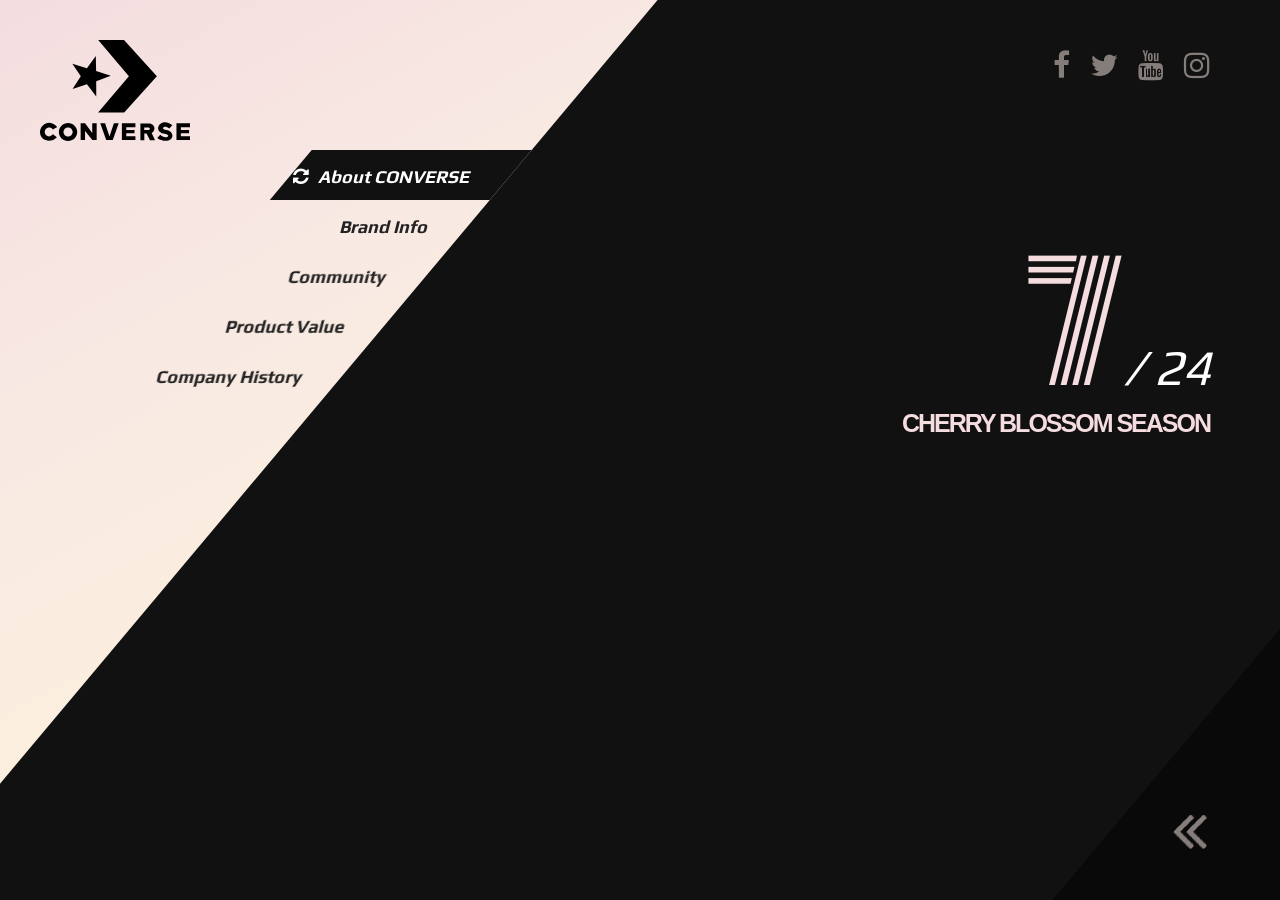
==== converse/index.html @ 58f331a4 "add converse" ====
<!DOCTYPE html>
<html lang="en">
<head>
    <meta charset="UTF-8">
    <meta http-equiv="X-UA-Compatible" content="IE=Edge" />	
    <meta name="viewport" content="width=device-width, initial-scale=1.0">
	<link href="http://maxcdn.bootstrapcdn.com/font-awesome/4.2.0/css/font-awesome.min.css" rel="stylesheet">
	<script type="text/javascript" src="js/prefixfree.min.js"></script>
    <link rel="stylesheet" href="/converse/css/style.css">
    <title>Converse</title>
</head>
<body>
    <!-- 동영상-------------------------------------------------->
    <div class="video-background">
        <div class="video-foreground">
            <iframe src="https://www.youtube.com/embed/WvmeROnUwyM?controls=0&showinfo=0&rel=0&autoplay=1&loop=1&mute=1&playlist=WvmeROnUwyM" frameborder="0" allowfullscreen></iframe>
        </div>
      </div>
    <!-- 동영상-->

    <!-- 로고 ---------------------------------------------------->
	<h1><img src="img/converse.svg" /></h1>
    <!-- 로고 -->

	<!-- header -------------------------------------------->
	<header>		
		<ul id="gnb"> 
			<li class="on">
				<a href="#"><em><i class="fa fa-refresh fa-spin"></i>About CONVERSE</em></a>				
			</li>
			<li>
				<a href="#"><em>Brand Info</em></a>
                <ul>
					<li><a href="#"><em>english</em></a></li>
					<li><a href="#"><em>korean</em></a></li>
				</ul>						
			</li>
			<li>
				<a href="#"><em> Community</em></a>
                <ul>
					<li><a href="#"><em>community</em></a></li>
				</ul>				
			</li>
			<li>
				<a href="#"><em>Product Value</em></a>
                <ul>
					<li><a href="#"><em>신발</em></a></li>
					<li><a href="#"><em>의류</em></a></li>
					<li><a href="#"><em>아동</em></a></li>
				</ul>				
			</li>
			<li>				
				<a href="#"><em>Company History</em></a>
                <ul>
					<li><a href="#"><em>history</em></a></li>
				</ul>				
			</li>	
		</ul>
	</header>
    <!-- header -->
    	
	<!-- sns 버튼모음 -------------------------------->
	<ul id="sns">
		<li><a href="#"><i class="fa fa-facebook"></i></a></li>
		<li><a href="#"><i class="fa fa-twitter"></i></a></li>
		<li><a href="#"><i class="fa fa-youtube"></i></a></li>
        <li><a href="#"><i class="fa fa-instagram"></i></a></li>
	</ul>
    <!-- sns 버튼모음-->

    <!-- 웹폰트 텍스트박스 ---------------------------->
	<section class="txtBox">
		<p class="txt"><b>CHERRY BLOSSOM SEASON</b></p>
		<p class="tit">7<em>/ 24</em></p>
	</section>	 
    <!-- 웹폰트 텍스트박스-->

    <!-- 하단 컨텐츠박스 ------------------------------->
	<section id="side">
		<div class="con">
			<p>
				<em>Event & Community</em>
				<a href="#"><img src="img/pic1.png" /></a>				
			</p>
			<p>
				<em>News & Notice</em>
				<a href="#"><img src="img/pic2.png" /></a>				
			</p>
			<p>
				<em>Product Review</em>
				<a href="#"><img src="img/pic3.png" /></a>				
			</p>		
		</div>
         <!-- 하단 컨텐츠박스 -->		

        <!-- 자동롤링 버튼 --------------------------------------------->
		<div class="btnContents">
			<i class="fa fa-angle-double-left"></i>
			<i class="fa fa-angle-double-left"></i>  
			<i class="fa fa-angle-double-left"></i>
		</div>
        <!-- 자동롤링 버튼 -->
	</section>
    
</body>
</html>
---- converse/css/style.css ----
@import url(http://fonts.googleapis.com/css?family=Play);
@import url(http://fonts.googleapis.com/css?family=Monoton);

/*    Reset CSS  */
* { 
    margin:0;  padding:0; }
ol,ul { 
    list-style: none; }
a { 
    outline:0; 
    text-decoration:none; 
    color:#bbb;}
img { 
    border:0;}
body { 
    position:fixed;  
    width:100%; 
    height:100%; 
    background:#111;}

/* 배경 동영상 */
.video-background {
position: fixed;
top: 0; right: 0; bottom: 0; left: 0;
z-index: -99;
}

.video-foreground, .video-background iframe {
position: absolute;
top: 0;
left: 0;
width: 100%;
height: 100%;
pointer-events: none;
opacity: 0.9;
}

@media (min-aspect-ratio: 16/9) {
    .video-foreground { height: 300%; top: -100%; }
    }
@media (max-aspect-ratio: 16/9) {
    .video-foreground { width: 300%; left: -100%; }
    }

/*로고*/
h1{ 
    position:fixed; 
    top:40px; 
    left:40px; 
    z-index:10;}
h1 img{ width:150px; height:auto;}
header{ 
    width:700px; 
    height:100%; 
    position:fixed; 
    top:0; 
    left:-420px; 
    background:linear-gradient(-45deg, rgb(252,240,222) , rgb(248,233,227), rgb(244,220,223)); 
    transform:skewX(-40deg);}

    #gnb{ 	
        width:220px; 
        position:absolute; 
        top:150px; 
        right:0px;}
    #gnb>li{
        position:relative;}
    #gnb>li>a{
        display:block; 
        width:220px; 
        height:50px; 
        font:bold 18px/3 play; 
        color:#222; 
        box-sizing:border-box; 
        padding-right:40px; 
        text-align:right;}  
    #gnb em{ 
        display:inline-block; 
        transform:skewX(40deg) !important;} 
    #gnb em i { 
        margin-right: 10px;} 
    #gnb>li.on>a { 
        background:#111; 
        color:#fff;}
    #gnb>li:hover>a { 
        background:gray; 
        color:#fff;}

    /* 2depth */
    #gnb ul{
        position: absolute; 
        left: 0; 
        top: 0; 
        opacity: 0; 
        transition:all 1s;}
    #gnb li:hover ul{ 
        opacity: 1; 
        left:205px;}
    #gnb ul a { 
        display:block; 
        width:150px; 
        height:40px; 
        background:#222; 
        border-bottom:1px solid rgb(248,233,227); 
        font:bold 16px/2.5 arial; 
        color:#fff; 
        box-sizing:border-box; 
        padding-left:50px; 
        margin-bottom:3px; 
        transition: 1s;}
    #gnb ul a:hover{
        background-color: rgb(248,233,227); color:#333;}

    /* sns */
    #sns{
        position:fixed; 
        top: 50px; 
        right: 50px;}
    #sns li{
        float: left;
        padding-right: 20px;}
    #sns li i{
        color: rgb(248,233,227); 
        font-size: 30px; 
        opacity: 0.5;
        transform: scale(1);
        transition: 1s;}
    #sns li i:hover{
        opacity: 1;
        transform: scale(1.5);
    }

    /* 텍스트 박스 */
    .txtBox { width:340px; height:280px; position:fixed; top:200px; right:70px; }
    .txt { position:absolute; top:200px; right:0px; font-size:34px; font-family:play; color:#bbb; letter-spacing:-2px;}
    .txt b { font:bold 25px arial; color:rgb(244,220,223); 	margin-left:20px;}
    .tit { position:absolute; top:0px; right:0px; font-size:160px; color:rgb(244,220,223); font-family: 'Monoton', cursive; letter-spacing:-1px;}
    .tit em { font-size:50px; font-family:play; color:#fff;}

    /* contents 레이아웃 */
    #side { width:800px; height:100%; position:fixed; bottom:0px; right:-800px; background:#111; opacity:0.5; transform:skewX(-40deg); transition:all 0.5s;}
    #side:hover { right:-500px; opacity:0.8;}
    #side .con { width:400px; height:100%; position:absolute; left:150px; bottom:0px; background:#000; 	box-sizing:border-box; padding:10px; transition:all  1s;}
    #side:hover .con { left:50px;}

    /* contents내 썸네일 */
    #side .con p { width: 300px; height:100px; position:absolute; left:50px;}
    #side .con p em { display:inline-block; font:bold 16px/1.7 arial; color:rgb(248,233,227); transform:skewX(40deg);}
    #side .con p img { width:300px; height:70px; opacity:0.3; transition:all 0.5s;}
    #side .con p img:hover { opacity:1;}
    #side .con p:nth-child(1) { bottom:270px; transform: translateX(200px); transition:all  0.4s;}
    #side .con p:nth-child(2) { bottom:160px; transform: translateX(200px); transition:all  0.8s;}
    #side .con p:nth-child(3) { bottom:50px; transform: translateX(200px); transition:all  1.2s;}
    #side:hover .con p { transform:translateX(0px);}
    
    /* 자동롤링 버튼*/
    #side .btnContents {width:150px; height:50px; position:absolute;  bottom:40px; left:100px; 
        color:rgb(248,233,227);	transform:skewX(40deg);}
    #side:hover .btnContents {left:700px;}	
    .btnContents i {font-size:60px; position:absolute; bottom:0px; right:0px; opacity:1;}
    .btnContents i:nth-child(1) {animation:ani linear 1.5s 0s infinite;}
    .btnContents i:nth-child(2) {animation:ani linear 1.5s 0.5s infinite;}
    .btnContents i:nth-child(3) {animation:ani linear 1.5s 1s infinite;}
    
    @keyframes ani {
    0% { right:0px; transform:sclae(1); opacity:1;}
    100% { right:100px; transform:scale(1.5); opacity:0;}
    }
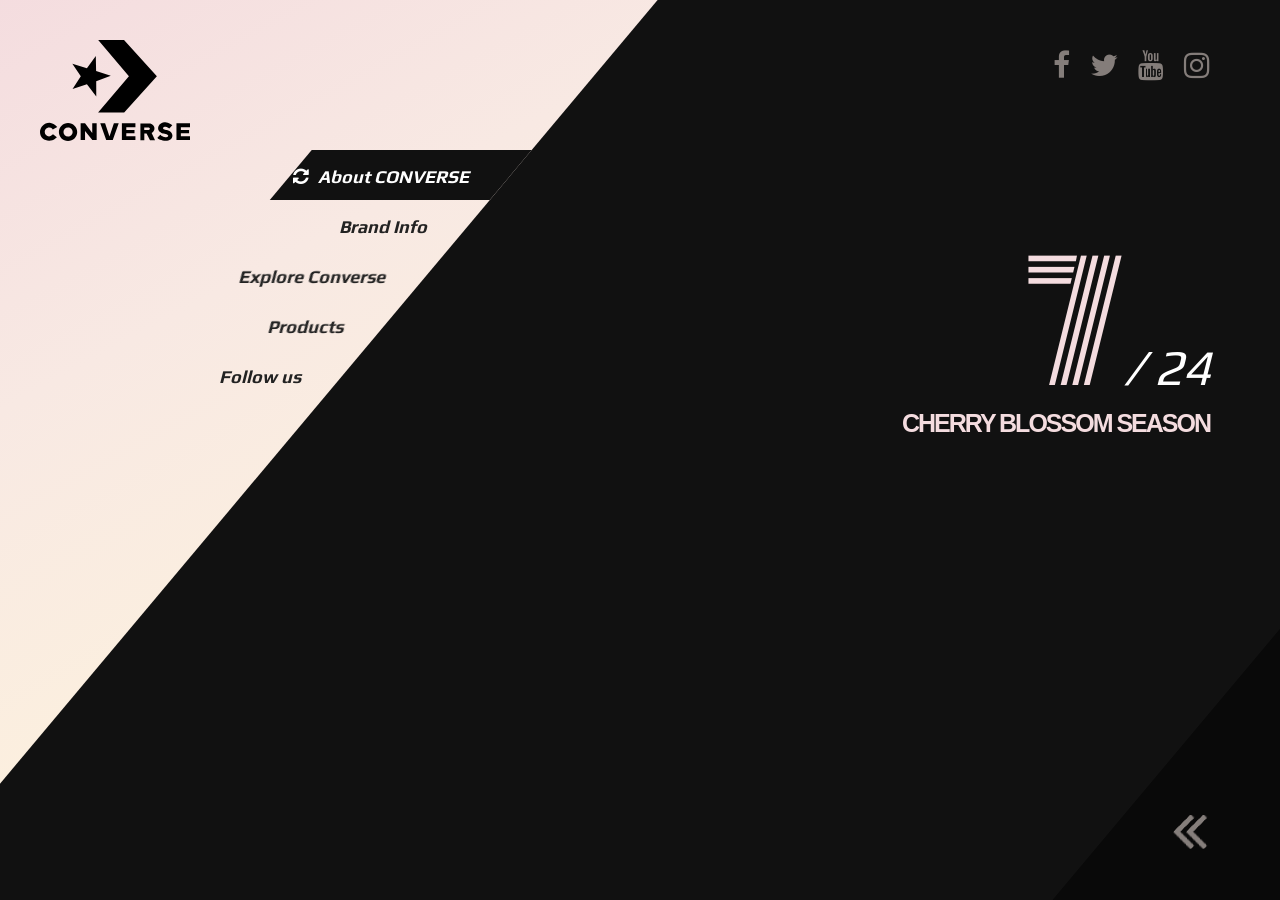
==== commit 805a7573: "converse" ====
--- a/converse/index.html
+++ b/converse/index.html
@@ -6,8 +6,178 @@
     <meta name="viewport" content="width=device-width, initial-scale=1.0">
 	<link href="http://maxcdn.bootstrapcdn.com/font-awesome/4.2.0/css/font-awesome.min.css" rel="stylesheet">
 	<script type="text/javascript" src="js/prefixfree.min.js"></script>
-    <link rel="stylesheet" href="/converse/css/style.css">
     <title>Converse</title>
+
+	<style>
+ 	@import url(http://fonts.googleapis.com/css?family=Play);
+	@import url(http://fonts.googleapis.com/css?family=Monoton);
+
+	/*    Reset CSS  */
+	* { 
+		margin:0;  padding:0; }
+	ol,ul { 
+		list-style: none; }
+	a { 
+		outline:0; 
+		text-decoration:none; 
+		color:#bbb;}
+	img { 
+		border:0;}
+	body { 
+		position:fixed;  
+		width:100%; 
+		height:100%; 
+		background:#111;}
+
+	/* 배경 동영상 */
+	.video-background {
+	position: fixed;
+	top: 0; right: 0; bottom: 0; left: 0;
+	z-index: -99;
+	}
+
+	.video-foreground, .video-background iframe {
+	position: absolute;
+	top: 0;
+	left: 0;
+	width: 100%;
+	height: 100%;
+	pointer-events: none;
+	opacity: 0.9;
+	}
+
+	@media (min-aspect-ratio: 16/9) {
+		.video-foreground { height: 300%; top: -100%; }
+		}
+	@media (max-aspect-ratio: 16/9) {
+		.video-foreground { width: 300%; left: -100%; }
+		}
+
+	/*로고*/
+	h1{ 
+		position:fixed; 
+		top:40px; 
+		left:40px; 
+		z-index:10;}
+	h1 img{ width:150px; height:auto;}
+	header{ 
+		width:700px; 
+		height:100%; 
+		position:fixed; 
+		top:0; 
+		left:-420px; 
+		background:linear-gradient(-45deg, rgb(252,240,222) , rgb(248,233,227), rgb(244,220,223)); 
+		transform:skewX(-40deg);}
+
+    #gnb{ 	
+        width:220px; 
+        position:absolute; 
+        top:150px; 
+        right:0px;}
+    #gnb>li{
+        position:relative;}
+    #gnb>li>a{
+        display:block; 
+        width:220px; 
+        height:50px; 
+        font:bold 18px/3 play; 
+        color:#222; 
+        box-sizing:border-box; 
+        padding-right:40px; 
+        text-align:right;}  
+    #gnb em{ 
+        display:inline-block; 
+        transform:skewX(40deg) !important;} 
+    #gnb em i { 
+        margin-right: 10px;} 
+    #gnb>li.on>a { 
+        background:#111; 
+        color:#fff;}
+    #gnb>li:hover>a { 
+        background:gray; 
+        color:#fff;}
+
+    /* 2depth */
+    #gnb ul{
+        position: absolute; 
+        left: 0; 
+        top: 0; 
+        opacity: 0; 
+        transition:all 1s;}
+    #gnb li:hover ul{ 
+        opacity: 1; 
+        left:205px;}
+    #gnb ul a { 
+        display:block; 
+        width:150px; 
+        height:40px; 
+        background:#222; 
+        border-bottom:1px solid rgb(248,233,227); 
+        font:bold 16px/2.5 arial; 
+        color:#fff; 
+        box-sizing:border-box; 
+        padding-left:50px; 
+        margin-bottom:3px; 
+        transition: 1s;}
+    #gnb ul a:hover{
+        background-color: rgb(248,233,227); color:#333;}
+
+    /* sns */
+    #sns{
+        position:fixed; 
+        top: 50px; 
+        right: 50px;}
+    #sns li{
+        float: left;
+        padding-right: 20px;}
+    #sns li i{
+        color: rgb(248,233,227); 
+        font-size: 30px; 
+        opacity: 0.5;
+        transform: scale(1);
+        transition: 1s;}
+    #sns li i:hover{
+        opacity: 1;
+        transform: scale(1.5);
+    }
+
+    /* 텍스트 박스 */
+    .txtBox { width:340px; height:280px; position:fixed; top:200px; right:70px; }
+    .txt { position:absolute; top:200px; right:0px; font-size:34px; font-family:play; color:#bbb; letter-spacing:-2px;}
+    .txt b { font:bold 25px arial; color:rgb(244,220,223); 	margin-left:20px;}
+    .tit { position:absolute; top:0px; right:0px; font-size:160px; color:rgb(244,220,223); font-family: 'Monoton', cursive; letter-spacing:-1px;}
+    .tit em { font-size:50px; font-family:play; color:#fff;}
+
+    /* contents 레이아웃 */
+    #side { width:800px; height:100%; position:fixed; bottom:0px; right:-800px; background:#111; opacity:0.5; transform:skewX(-40deg); transition:all 0.5s;}
+    #side:hover { right:-500px; opacity:0.8;}
+    #side .con { width:400px; height:100%; position:absolute; left:150px; bottom:0px; background:#000; 	box-sizing:border-box; padding:10px; transition:all  1s;}
+    #side:hover .con { left:50px;}
+
+    /* contents내 썸네일 */
+    #side .con p { width: 300px; height:100px; position:absolute; left:50px;}
+    #side .con p em { display:inline-block; font:bold 16px/1.7 arial; color:rgb(248,233,227); transform:skewX(40deg);}
+    #side .con p img { width:300px; height:70px; opacity:0.3; transition:all 0.5s;}
+    #side .con p img:hover { opacity:1;}
+    #side .con p:nth-child(1) { bottom:270px; transform: translateX(200px); transition:all  0.4s;}
+    #side .con p:nth-child(2) { bottom:160px; transform: translateX(200px); transition:all  0.8s;}
+    #side .con p:nth-child(3) { bottom:50px; transform: translateX(200px); transition:all  1.2s;}
+    #side:hover .con p { transform:translateX(0px);}
+    
+    /* 자동롤링 버튼*/
+    #side .btnContents {width:150px; height:50px; position:absolute;  bottom:40px; left:100px; 
+        color:rgb(248,233,227);	transform:skewX(40deg);}
+    #side:hover .btnContents {left:700px;}	
+    .btnContents i {font-size:60px; position:absolute; bottom:0px; right:0px; opacity:1;}
+    .btnContents i:nth-child(1) {animation:ani linear 1.5s 0s infinite;}
+    .btnContents i:nth-child(2) {animation:ani linear 1.5s 0.5s infinite;}
+    .btnContents i:nth-child(3) {animation:ani linear 1.5s 1s infinite;}
+    
+    @keyframes ani {
+    0% { right:0px; transform:sclae(1); opacity:1;}
+    100% { right:100px; transform:scale(1.5); opacity:0;}
+    }
+	</style>
 </head>
 <body>
     <!-- 동영상-------------------------------------------------->
@@ -31,28 +201,32 @@
 			<li>
 				<a href="#"><em>Brand Info</em></a>
                 <ul>
-					<li><a href="#"><em>english</em></a></li>
-					<li><a href="#"><em>korean</em></a></li>
+					<li><a href="#"><em>about us</em></a></li>
+                    <li><a href="#"><em>identity</em></a></li>
 				</ul>						
 			</li>
 			<li>
-				<a href="#"><em> Community</em></a>
-                <ul>
-					<li><a href="#"><em>community</em></a></li>
+				<a href="#"><em>Explore Converse</em></a>
+                <ul>
+                    <li><a href="#"><em>shoes</em></a></li>
+					<li><a href="#"><em>clothing</em></a></li>
+					<li><a href="#"><em>kids</em></a></li>
+
 				</ul>				
 			</li>
 			<li>
-				<a href="#"><em>Product Value</em></a>
-                <ul>
-					<li><a href="#"><em>신발</em></a></li>
-					<li><a href="#"><em>의류</em></a></li>
-					<li><a href="#"><em>아동</em></a></li>
+				<a href="#"><em>Products</em></a>
+                <ul>
+					<li><a href="#"><em>style</em></a></li>
 				</ul>				
 			</li>
 			<li>				
-				<a href="#"><em>Company History</em></a>
-                <ul>
-					<li><a href="#"><em>history</em></a></li>
+				<a href="#"><em>Follow us</em></a>
+                <ul>
+					<li><a href="#"><em>facebook</em></a></li>
+                    <li><a href="#"><em>twitter</em></a></li>
+                    <li><a href="#"><em>youtube</em></a></li>
+                    <li><a href="#"><em>instagram</em></a></li>
 				</ul>				
 			</li>	
 		</ul>
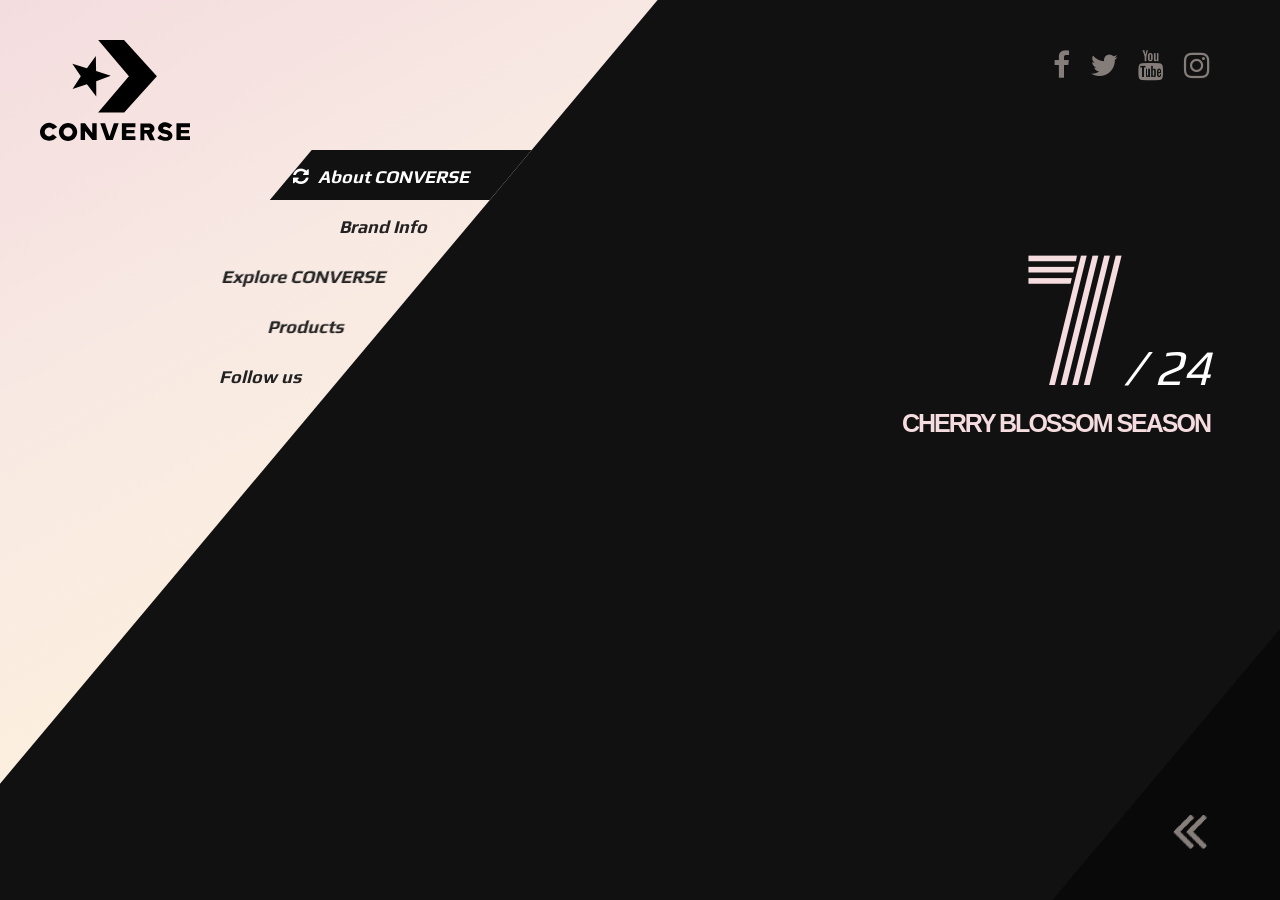
==== commit 01348029: "converse" ====
--- a/converse/index.html
+++ b/converse/index.html
@@ -206,7 +206,7 @@
 				</ul>						
 			</li>
 			<li>
-				<a href="#"><em>Explore Converse</em></a>
+				<a href="#"><em>Explore CONVERSE</em></a>
                 <ul>
                     <li><a href="#"><em>shoes</em></a></li>
 					<li><a href="#"><em>clothing</em></a></li>
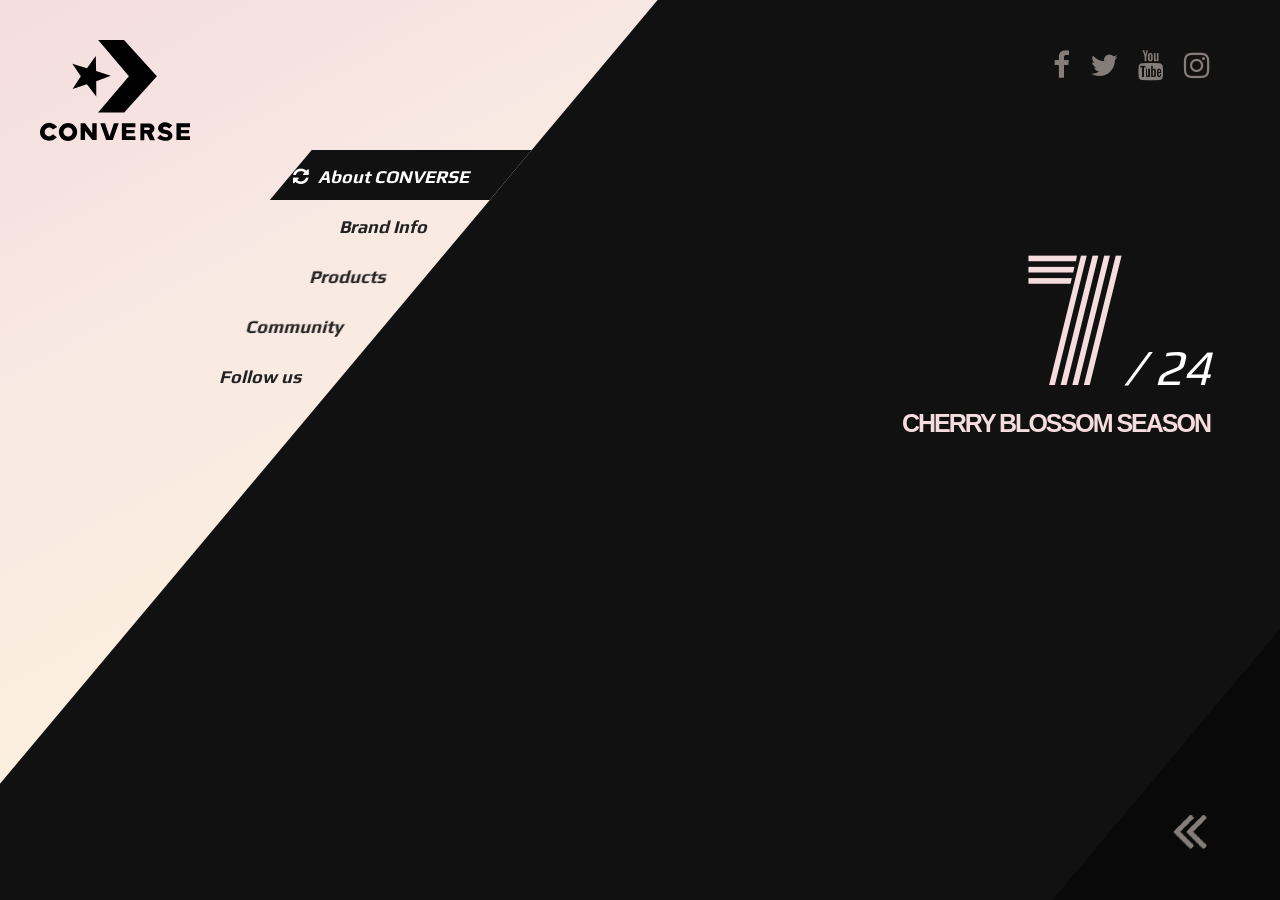
==== commit 5395efa6: "converse" ====
--- a/converse/index.html
+++ b/converse/index.html
@@ -206,7 +206,7 @@
 				</ul>						
 			</li>
 			<li>
-				<a href="#"><em>Explore CONVERSE</em></a>
+				<a href="#"><em>Products</em></a>
                 <ul>
                     <li><a href="#"><em>shoes</em></a></li>
 					<li><a href="#"><em>clothing</em></a></li>
@@ -215,7 +215,7 @@
 				</ul>				
 			</li>
 			<li>
-				<a href="#"><em>Products</em></a>
+				<a href="#"><em>Community</em></a>
                 <ul>
 					<li><a href="#"><em>style</em></a></li>
 				</ul>				
